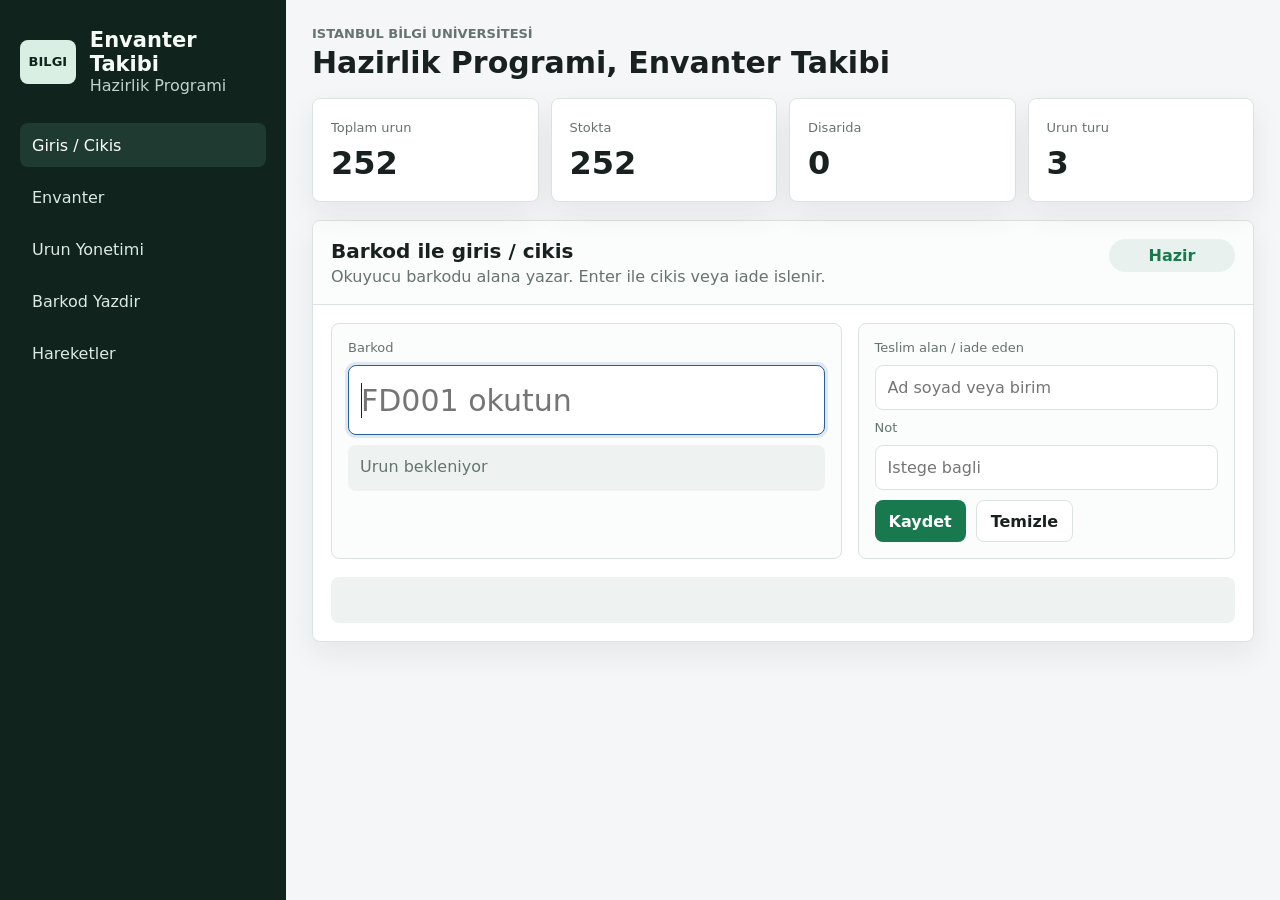
==== index.html @ 95a4975f "Add GitHub Pages inventory preview" ====
<!doctype html>
<html lang="tr">
  <head>
    <meta charset="utf-8" />
    <meta name="viewport" content="width=device-width, initial-scale=1" />
    <meta http-equiv="refresh" content="0; url=preview.html" />
    <title>BILGI Envanter Takibi</title>
    <style>
      body {
        display: grid;
        min-height: 100vh;
        margin: 0;
        place-items: center;
        background: #f4f6f8;
        color: #18211f;
        font-family: "Segoe UI", system-ui, sans-serif;
      }

      a {
        color: #18794e;
        font-weight: 600;
      }
    </style>
  </head>
  <body>
    <p>Envanter takip taslagi aciliyor. Acilmazsa <a href="preview.html">buradan devam edin</a>.</p>
  </body>
</html>
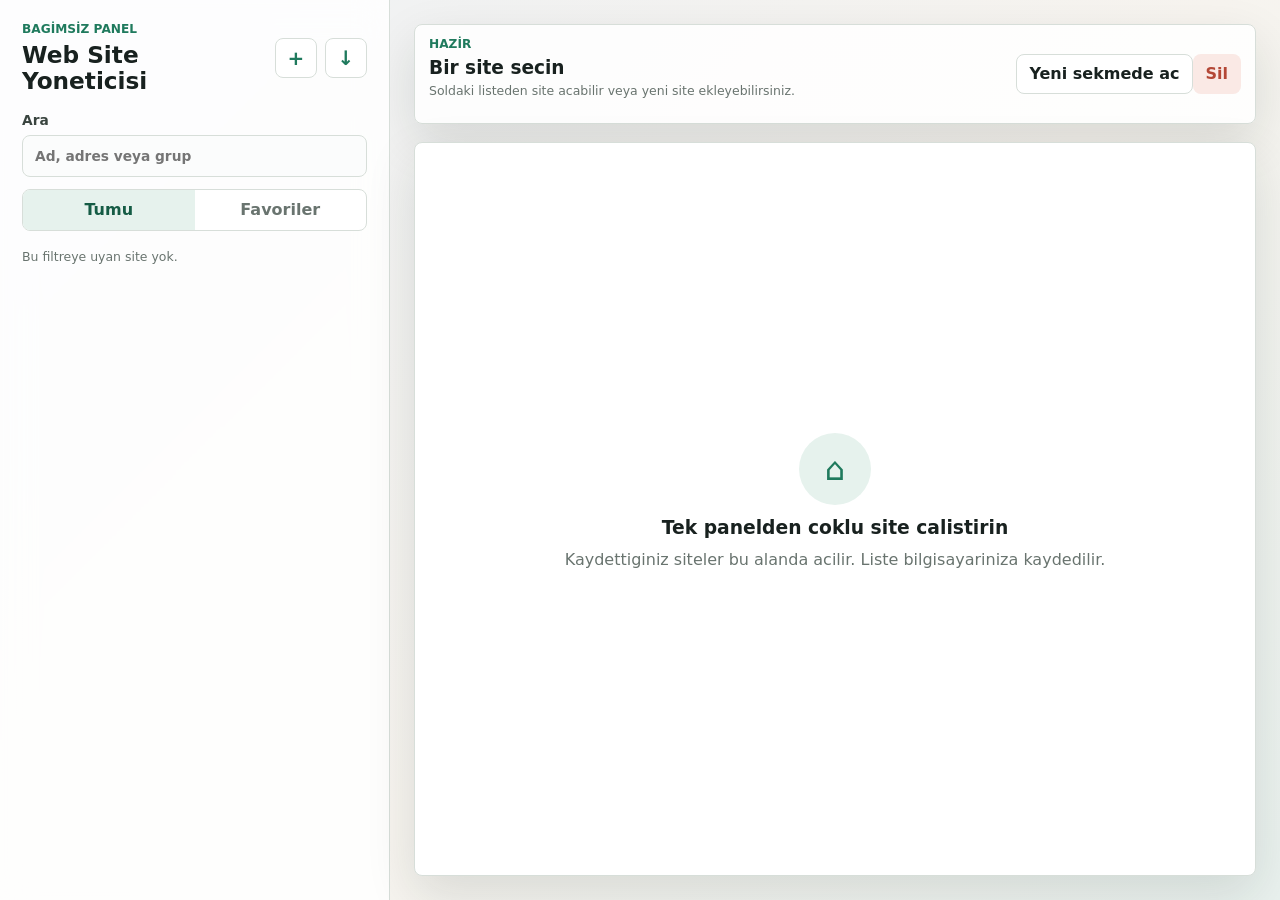
==== commit 1d3f99f8: "Add standalone website manager" ====
--- a/index.html
+++ b/index.html
@@ -3,8 +3,8 @@
   <head>
     <meta charset="utf-8" />
     <meta name="viewport" content="width=device-width, initial-scale=1" />
-    <meta http-equiv="refresh" content="0; url=preview.html" />
-    <title>BILGI Envanter Takibi</title>
+    <meta http-equiv="refresh" content="0; url=site-manager.html" />
+    <title>Web Site Yoneticisi</title>
     <style>
       body {
         display: grid;
@@ -23,6 +23,6 @@
     </style>
   </head>
   <body>
-    <p>Envanter takip taslagi aciliyor. Acilmazsa <a href="preview.html">buradan devam edin</a>.</p>
+    <p>Web site yoneticisi aciliyor. Acilmazsa <a href="site-manager.html">buradan devam edin</a>.</p>
   </body>
 </html>
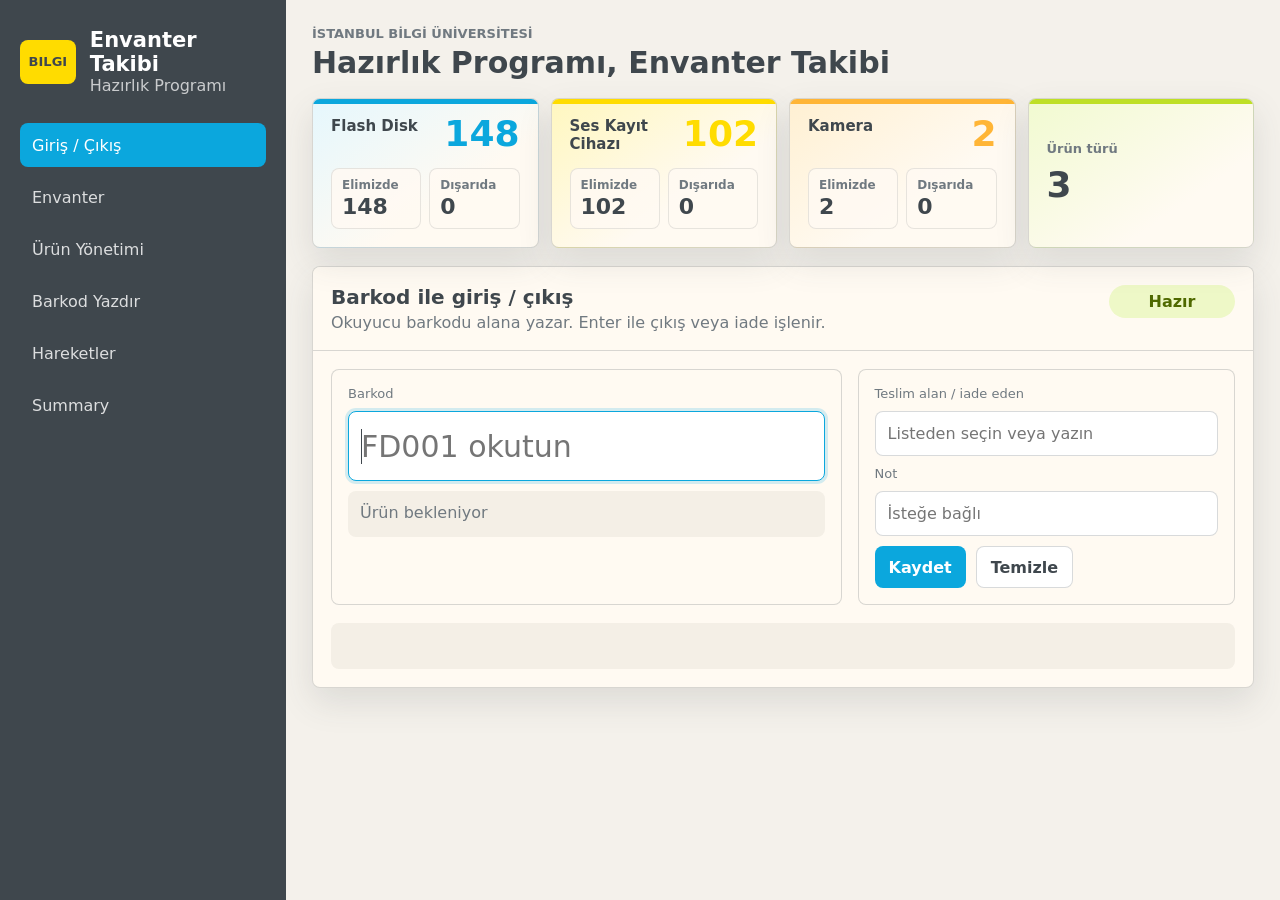
==== commit 6ee8d4cc: "Restore inventory page as default" ====
--- a/index.html
+++ b/index.html
@@ -3,8 +3,8 @@
   <head>
     <meta charset="utf-8" />
     <meta name="viewport" content="width=device-width, initial-scale=1" />
-    <meta http-equiv="refresh" content="0; url=site-manager.html" />
-    <title>Web Site Yoneticisi</title>
+    <meta http-equiv="refresh" content="0; url=preview.html" />
+    <title>BILGI Envanter Takibi</title>
     <style>
       body {
         display: grid;
@@ -23,6 +23,6 @@
     </style>
   </head>
   <body>
-    <p>Web site yoneticisi aciliyor. Acilmazsa <a href="site-manager.html">buradan devam edin</a>.</p>
+    <p>Envanter takip taslagi aciliyor. Acilmazsa <a href="preview.html">buradan devam edin</a>.</p>
   </body>
 </html>
